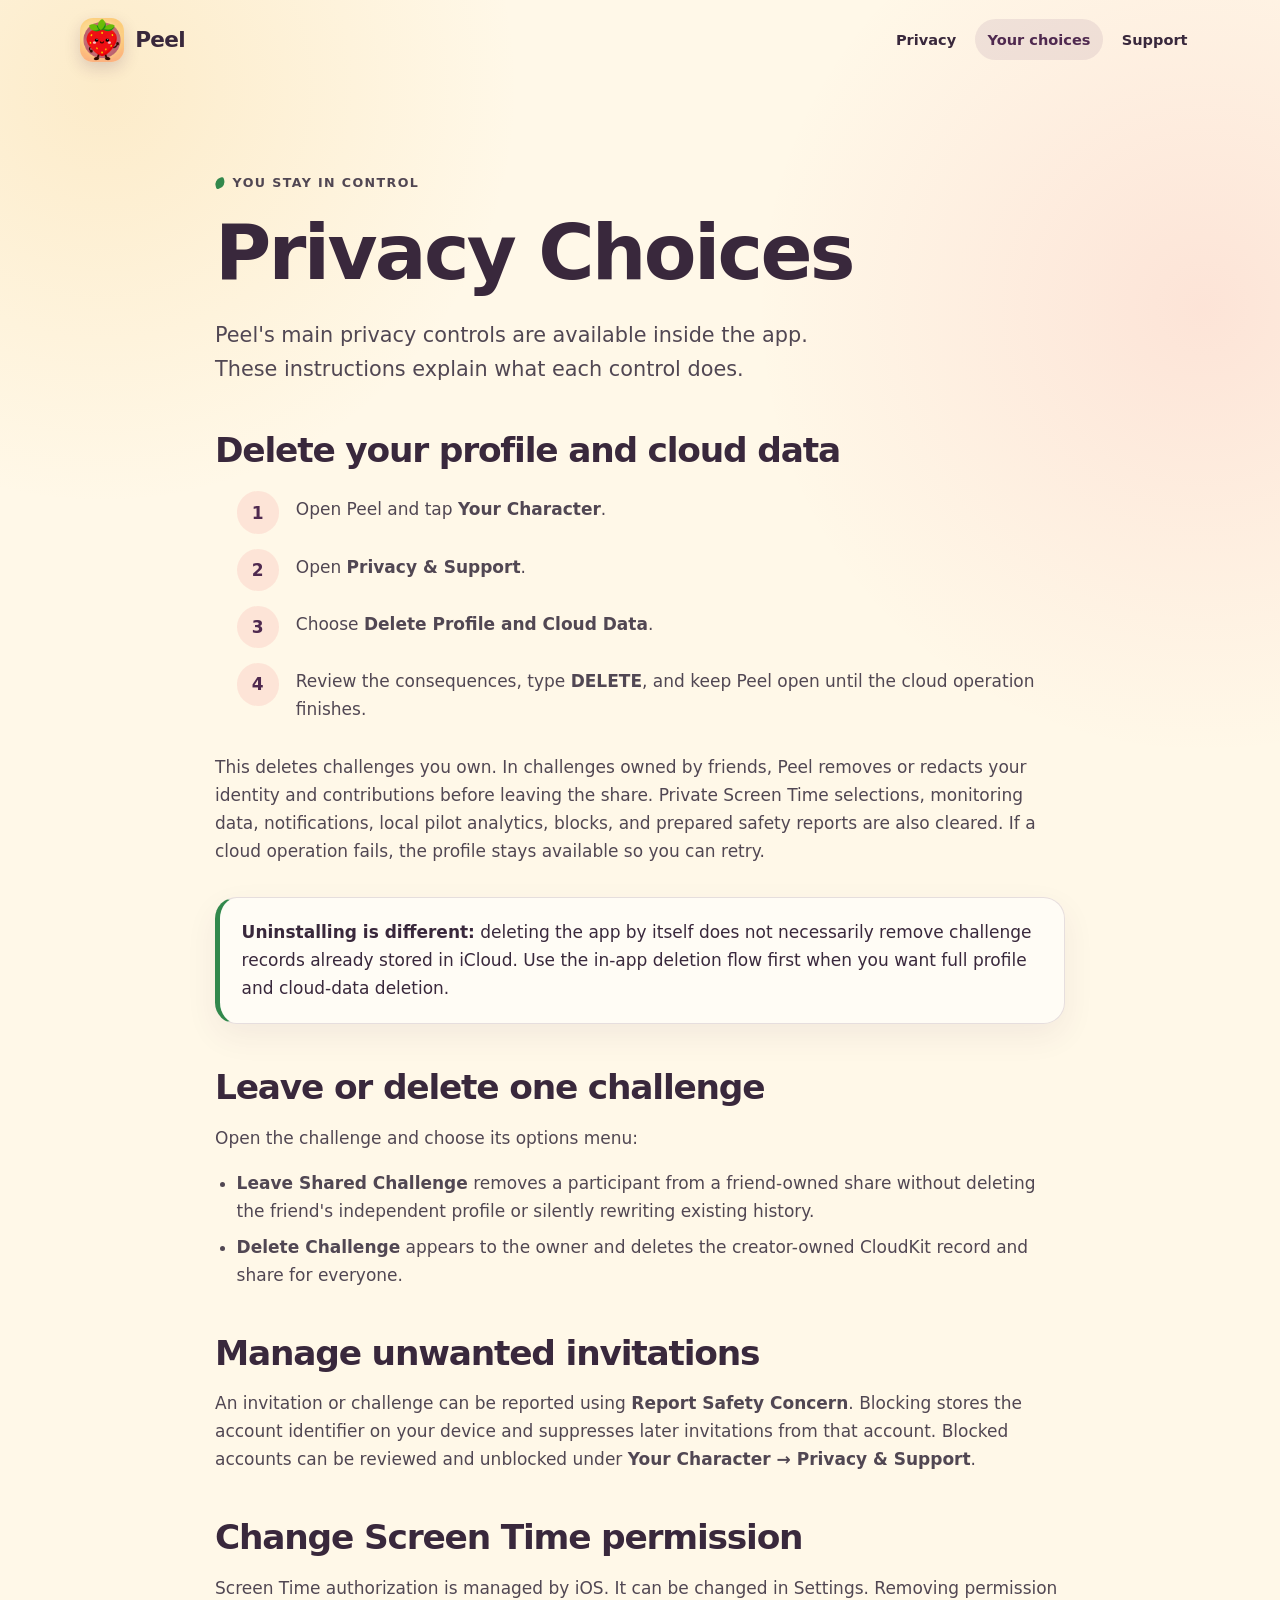
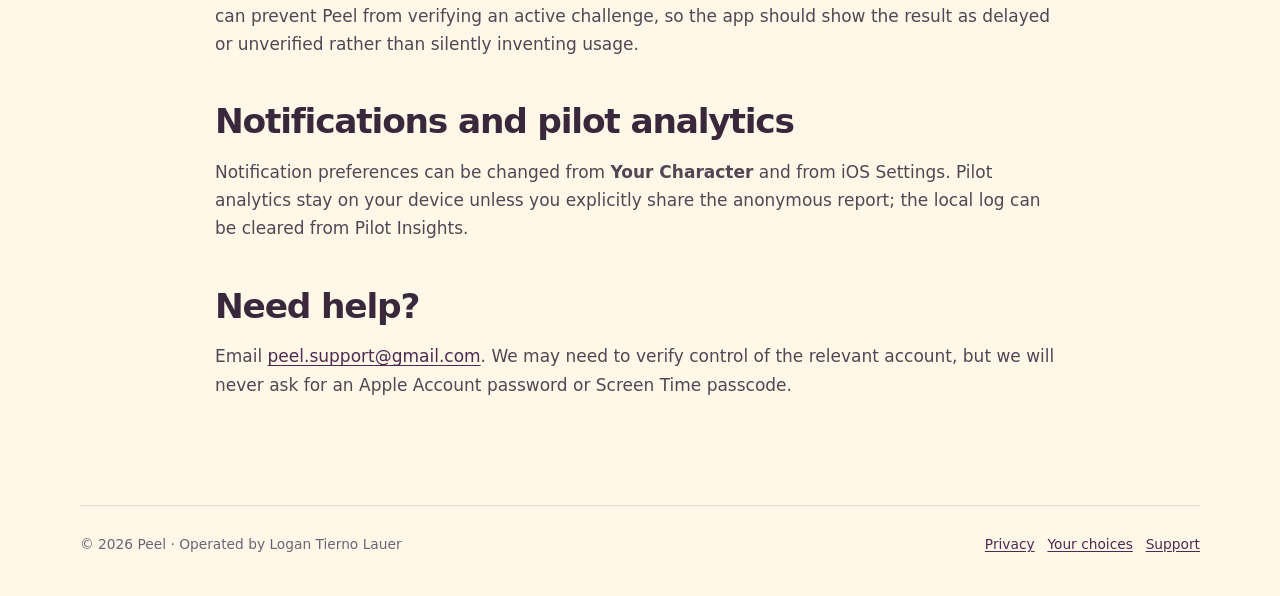
==== privacy-choices/index.html @ 7a27fb35 "Publish Peel privacy and support site" ====
<!doctype html>
<html lang="en">
<head>
  <meta charset="utf-8">
  <meta name="viewport" content="width=device-width, initial-scale=1">
  <meta name="description" content="Learn how to manage privacy, permissions, challenges, and profile deletion in Peel.">
  <meta name="referrer" content="no-referrer">
  <meta name="theme-color" content="#fff8e8">
  <link rel="canonical" href="https://ltiernol.github.io/peel-app-site/privacy-choices/">
  <link rel="icon" href="../assets/peel-app-icon.png" type="image/png">
  <link rel="stylesheet" href="../assets/styles.css">
  <title>Privacy Choices — Peel</title>
</head>
<body>
  <a class="skip-link" href="#main">Skip to content</a>
  <header class="site-header"><a class="brand" href="../" aria-label="Peel home"><img src="../assets/peel-app-icon.png" alt=""><span>Peel</span></a><nav class="site-nav" aria-label="Main navigation"><a href="../privacy/">Privacy</a><a href="./" aria-current="page">Your choices</a><a href="../support/">Support</a></nav></header>

  <main id="main" class="document">
    <p class="eyebrow">You stay in control</p>
    <h1>Privacy Choices</h1>
    <p class="lead">Peel's main privacy controls are available inside the app. These instructions explain what each control does.</p>

    <section><h2>Delete your profile and cloud data</h2><ol class="steps"><li>Open Peel and tap <strong>Your Character</strong>.</li><li>Open <strong>Privacy &amp; Support</strong>.</li><li>Choose <strong>Delete Profile and Cloud Data</strong>.</li><li>Review the consequences, type <strong>DELETE</strong>, and keep Peel open until the cloud operation finishes.</li></ol><p>This deletes challenges you own. In challenges owned by friends, Peel removes or redacts your identity and contributions before leaving the share. Private Screen Time selections, monitoring data, notifications, local pilot analytics, blocks, and prepared safety reports are also cleared. If a cloud operation fails, the profile stays available so you can retry.</p><div class="callout"><strong>Uninstalling is different:</strong> deleting the app by itself does not necessarily remove challenge records already stored in iCloud. Use the in-app deletion flow first when you want full profile and cloud-data deletion.</div></section>

    <section><h2>Leave or delete one challenge</h2><p>Open the challenge and choose its options menu:</p><ul><li><strong>Leave Shared Challenge</strong> removes a participant from a friend-owned share without deleting the friend's independent profile or silently rewriting existing history.</li><li><strong>Delete Challenge</strong> appears to the owner and deletes the creator-owned CloudKit record and share for everyone.</li></ul></section>

    <section><h2>Manage unwanted invitations</h2><p>An invitation or challenge can be reported using <strong>Report Safety Concern</strong>. Blocking stores the account identifier on your device and suppresses later invitations from that account. Blocked accounts can be reviewed and unblocked under <strong>Your Character → Privacy &amp; Support</strong>.</p></section>

    <section><h2>Change Screen Time permission</h2><p>Screen Time authorization is managed by iOS. It can be changed in Settings. Removing permission can prevent Peel from verifying an active challenge, so the app should show the result as delayed or unverified rather than silently inventing usage.</p></section>

    <section><h2>Notifications and pilot analytics</h2><p>Notification preferences can be changed from <strong>Your Character</strong> and from iOS Settings. Pilot analytics stay on your device unless you explicitly share the anonymous report; the local log can be cleared from Pilot Insights.</p></section>

    <section><h2>Need help?</h2><p>Email <a href="mailto:peel.support@gmail.com?subject=Peel%20privacy%20choice">peel.support@gmail.com</a>. We may need to verify control of the relevant account, but we will never ask for an Apple Account password or Screen Time passcode.</p></section>
  </main>

  <footer class="site-footer"><p>© 2026 Peel · Operated by Logan Tierno Lauer</p><nav aria-label="Footer navigation"><a href="../privacy/">Privacy</a><a href="./">Your choices</a><a href="../support/">Support</a></nav></footer>
</body>
</html>
---- assets/styles.css ----
:root {
  --cream: #fff8e8;
  --paper: #fffdf7;
  --ink: #39283c;
  --muted: #6f6272;
  --plum: #713c70;
  --plum-dark: #4f294f;
  --berry: #ed5c66;
  --leaf: #32884c;
  --sun: #f2b94f;
  --line: rgba(79, 41, 79, 0.14);
  --shadow: 0 22px 55px rgba(79, 41, 79, 0.12);
  color-scheme: light;
  font-family: ui-rounded, "SF Pro Rounded", "Avenir Next", Avenir, system-ui, -apple-system, BlinkMacSystemFont, "Segoe UI", sans-serif;
}

* { box-sizing: border-box; }

html { scroll-behavior: smooth; }

body {
  margin: 0;
  color: var(--ink);
  background:
    radial-gradient(circle at 8% 4%, rgba(242, 185, 79, 0.2), transparent 26rem),
    radial-gradient(circle at 94% 14%, rgba(237, 92, 102, 0.13), transparent 28rem),
    var(--cream);
  font-size: 17px;
  line-height: 1.65;
}

a { color: var(--plum-dark); text-underline-offset: 0.18em; }
a:hover { color: var(--berry); }

a:focus-visible,
button:focus-visible {
  outline: 4px solid rgba(50, 136, 76, 0.32);
  outline-offset: 4px;
  border-radius: 0.35rem;
}

.skip-link {
  position: fixed;
  top: 0.75rem;
  left: 0.75rem;
  z-index: 20;
  padding: 0.7rem 1rem;
  border-radius: 999px;
  background: var(--ink);
  color: white;
  transform: translateY(-160%);
}

.skip-link:focus { transform: translateY(0); }

.site-header {
  width: min(1120px, calc(100% - 2rem));
  margin: 0 auto;
  padding: 1.1rem 0;
  display: flex;
  align-items: center;
  justify-content: space-between;
  gap: 1rem;
}

.brand {
  display: inline-flex;
  align-items: center;
  gap: 0.7rem;
  color: var(--ink);
  font-size: 1.35rem;
  font-weight: 850;
  text-decoration: none;
  letter-spacing: -0.03em;
}

.brand img {
  width: 44px;
  height: 44px;
  border-radius: 13px;
  box-shadow: 0 6px 16px rgba(79, 41, 79, 0.18);
}

.site-nav {
  display: flex;
  align-items: center;
  flex-wrap: wrap;
  justify-content: flex-end;
  gap: 0.4rem;
}

.site-nav a {
  padding: 0.55rem 0.78rem;
  border-radius: 999px;
  color: var(--ink);
  font-size: 0.91rem;
  font-weight: 720;
  text-decoration: none;
}

.site-nav a:hover,
.site-nav a[aria-current="page"] {
  background: rgba(113, 60, 112, 0.1);
  color: var(--plum-dark);
}

main {
  width: min(1120px, calc(100% - 2rem));
  margin: 0 auto;
}

.hero {
  min-height: 68vh;
  display: grid;
  grid-template-columns: minmax(0, 1.15fr) minmax(280px, 0.85fr);
  align-items: center;
  gap: clamp(2rem, 5vw, 4.5rem);
  padding: clamp(3rem, 8vw, 7rem) 0;
}

.eyebrow {
  display: inline-flex;
  align-items: center;
  gap: 0.45rem;
  margin: 0 0 1rem;
  color: var(--leaf);
  font-size: 0.79rem;
  font-weight: 850;
  letter-spacing: 0.11em;
  text-transform: uppercase;
}

.eyebrow::before {
  width: 0.65rem;
  height: 0.65rem;
  border-radius: 65% 15% 65% 15%;
  background: var(--leaf);
  content: "";
  transform: rotate(-18deg);
}

h1, h2, h3 { line-height: 1.12; letter-spacing: -0.035em; }

h1 {
  max-width: 760px;
  margin: 0;
  font-size: clamp(3rem, 6vw, 5rem);
}

.document h1 { font-size: clamp(2.6rem, 7vw, 4.8rem); }

h2 {
  margin: 2.8rem 0 0.8rem;
  font-size: clamp(1.55rem, 3vw, 2.15rem);
}

h3 { margin: 1.8rem 0 0.5rem; font-size: 1.16rem; }

.lead {
  max-width: 650px;
  margin: 1.35rem 0 0;
  color: var(--muted);
  font-size: clamp(1.08rem, 2vw, 1.3rem);
}

.actions {
  display: flex;
  flex-wrap: wrap;
  gap: 0.8rem;
  margin-top: 2rem;
}

.button {
  display: inline-flex;
  align-items: center;
  justify-content: center;
  min-height: 48px;
  padding: 0.75rem 1.15rem;
  border: 1px solid var(--line);
  border-radius: 999px;
  background: var(--paper);
  color: var(--ink);
  font-weight: 800;
  text-decoration: none;
  box-shadow: 0 8px 24px rgba(79, 41, 79, 0.08);
}

.button.primary { border-color: var(--plum); background: var(--plum); color: white; }
.button:hover { transform: translateY(-2px); color: var(--plum-dark); }
.button.primary:hover { background: var(--plum-dark); color: white; }

.character-wrap {
  position: relative;
  display: grid;
  place-items: center;
  isolation: isolate;
}

.character-wrap::before {
  position: absolute;
  z-index: -1;
  width: min(100%, 430px);
  aspect-ratio: 1;
  border: 1px solid rgba(113, 60, 112, 0.14);
  border-radius: 44% 56% 58% 42% / 50% 44% 56% 50%;
  background: linear-gradient(145deg, rgba(255, 255, 255, 0.85), rgba(255, 228, 194, 0.75));
  box-shadow: var(--shadow);
  content: "";
  transform: rotate(5deg);
}

.character {
  width: min(100%, 445px);
  height: auto;
  filter: drop-shadow(0 24px 22px rgba(79, 41, 79, 0.14));
  animation: desk-float 5s ease-in-out infinite;
}

@keyframes desk-float {
  0%, 100% { transform: translateY(0) rotate(-1deg); }
  50% { transform: translateY(-10px) rotate(1deg); }
}

.trust-grid {
  display: grid;
  grid-template-columns: repeat(3, minmax(0, 1fr));
  gap: 1rem;
  padding: 0 0 5.5rem;
}

.card,
.callout {
  border: 1px solid var(--line);
  border-radius: 1.35rem;
  background: rgba(255, 253, 247, 0.86);
  box-shadow: 0 12px 32px rgba(79, 41, 79, 0.07);
}

.card { padding: 1.3rem; }

.card .icon {
  width: 2.35rem;
  height: 2.35rem;
  display: grid;
  place-items: center;
  margin-bottom: 0.9rem;
  border-radius: 0.8rem;
  background: rgba(50, 136, 76, 0.12);
  color: var(--leaf);
  font-weight: 900;
}

.card h2, .card h3 { margin: 0 0 0.45rem; font-size: 1.12rem; }
.card p { margin: 0; color: var(--muted); font-size: 0.94rem; }

.document { max-width: 850px; padding: clamp(3rem, 7vw, 6rem) 0; }

.document-meta {
  display: flex;
  flex-wrap: wrap;
  gap: 0.55rem 1.25rem;
  margin: 1.25rem 0 2.6rem;
  color: var(--muted);
  font-size: 0.93rem;
}

.document section { scroll-margin-top: 2rem; }
.document p, .document li { color: #514753; }
.document ul, .document ol { padding-left: 1.35rem; }
.document li + li { margin-top: 0.48rem; }

.callout {
  margin: 2rem 0;
  padding: 1.25rem 1.35rem;
  border-left: 5px solid var(--leaf);
}

.callout strong { color: var(--ink); }

.contact-card {
  display: grid;
  grid-template-columns: auto 1fr;
  gap: 1.15rem;
  align-items: center;
  margin: 2rem 0;
  padding: 1.35rem;
  border-radius: 1.35rem;
  background: var(--plum-dark);
  color: white;
  box-shadow: var(--shadow);
}

.contact-card img { width: 95px; height: auto; }
.contact-card p { margin: 0.18rem 0; color: rgba(255, 255, 255, 0.8); }
.contact-card a { color: white; font-weight: 800; }

.steps { padding: 0; list-style: none; counter-reset: steps; }

.steps li {
  position: relative;
  min-height: 3rem;
  padding: 0.55rem 0 0.8rem 3.7rem;
  counter-increment: steps;
}

.steps li::before {
  position: absolute;
  top: 0.3rem;
  left: 0;
  width: 2.65rem;
  height: 2.65rem;
  display: grid;
  place-items: center;
  border-radius: 50%;
  background: rgba(237, 92, 102, 0.13);
  color: var(--plum-dark);
  content: counter(steps);
  font-weight: 900;
}

.site-footer {
  width: min(1120px, calc(100% - 2rem));
  margin: 0 auto;
  padding: 1.7rem 0 2.5rem;
  display: flex;
  justify-content: space-between;
  gap: 1rem;
  border-top: 1px solid var(--line);
  color: var(--muted);
  font-size: 0.86rem;
}

.site-footer p { margin: 0; }
.site-footer nav { display: flex; flex-wrap: wrap; gap: 0.8rem; }

@media (max-width: 760px) {
  body { font-size: 16px; }
  .site-header { align-items: flex-start; flex-direction: column; }
  .site-nav { justify-content: flex-start; }
  .hero { min-height: auto; grid-template-columns: 1fr; padding-top: 3.2rem; }
  .hero-copy { order: 1; }
  .character-wrap { order: 2; }
  .character { width: min(84vw, 390px); }
  .trust-grid { grid-template-columns: 1fr; }
  .site-footer { flex-direction: column; }
}

@media (prefers-reduced-motion: reduce) {
  html { scroll-behavior: auto; }
  *, *::before, *::after {
    animation-duration: 0.01ms !important;
    animation-iteration-count: 1 !important;
    transition-duration: 0.01ms !important;
  }
}
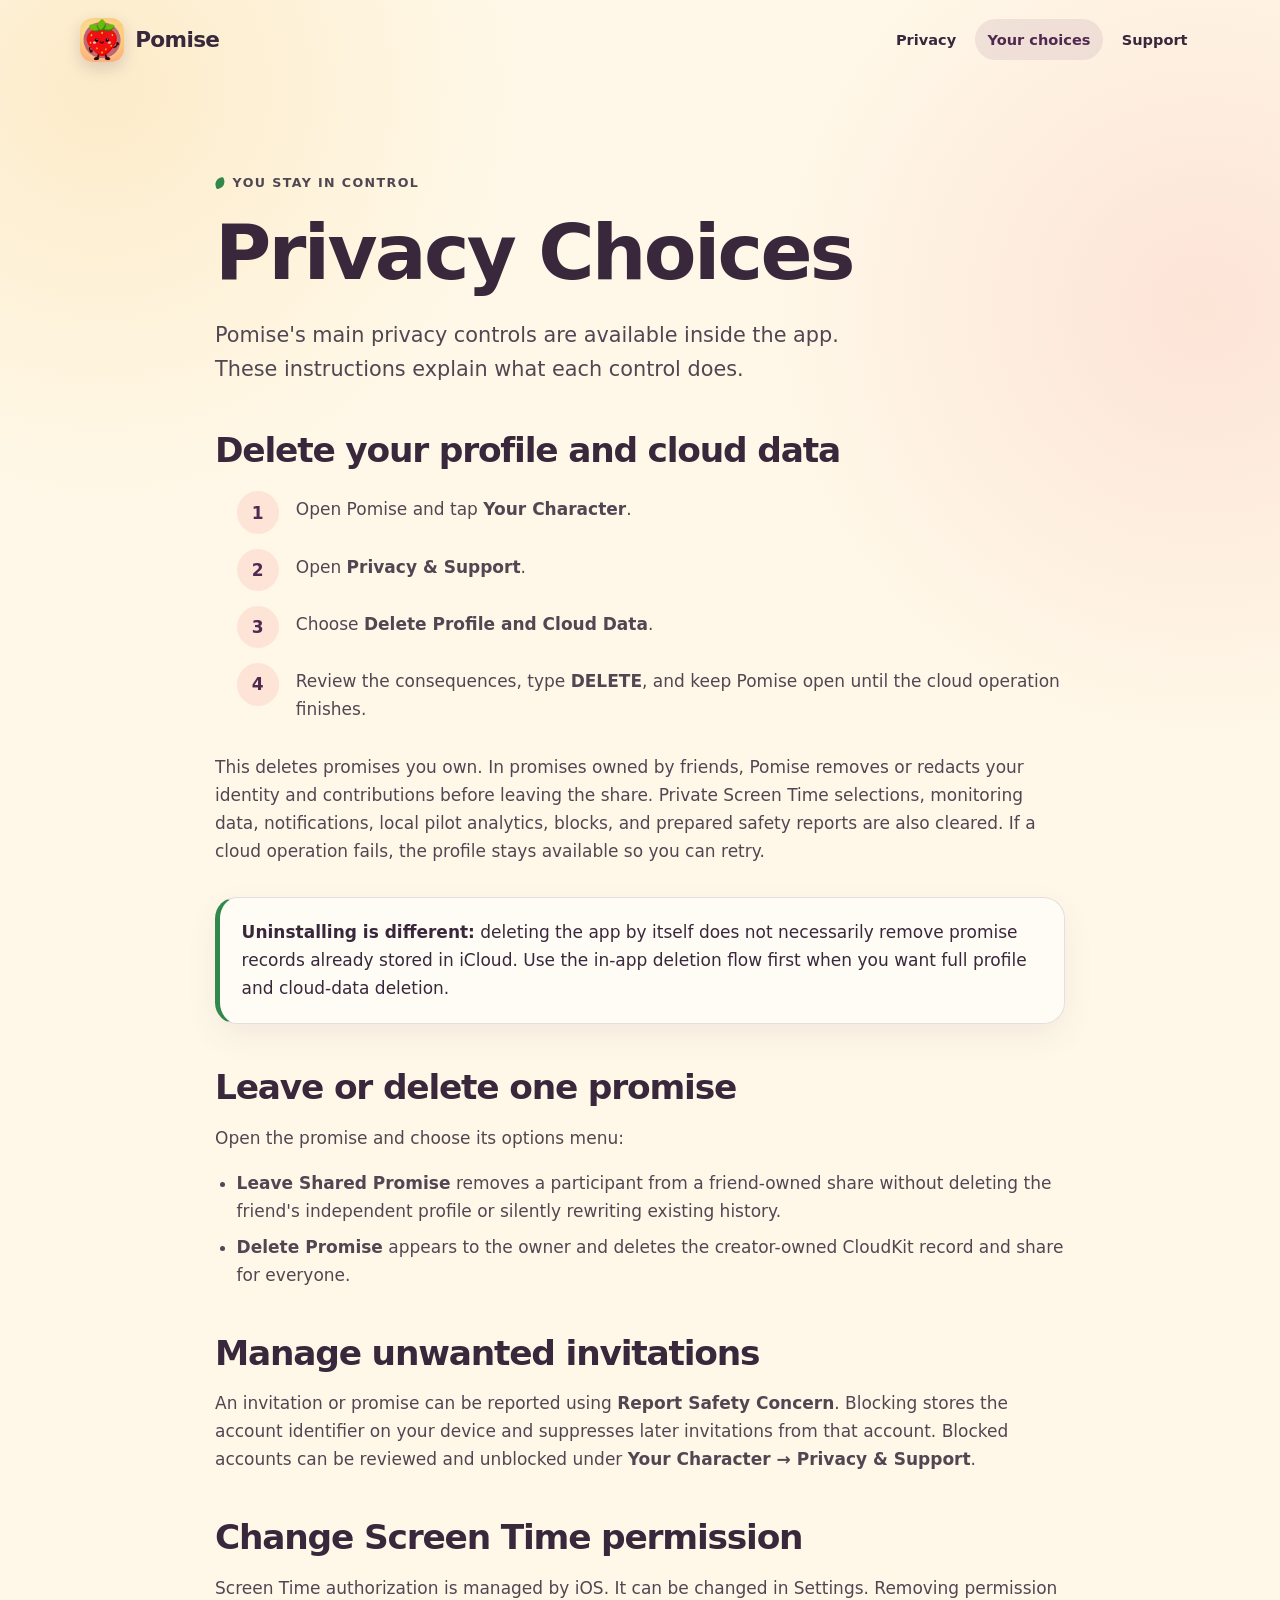
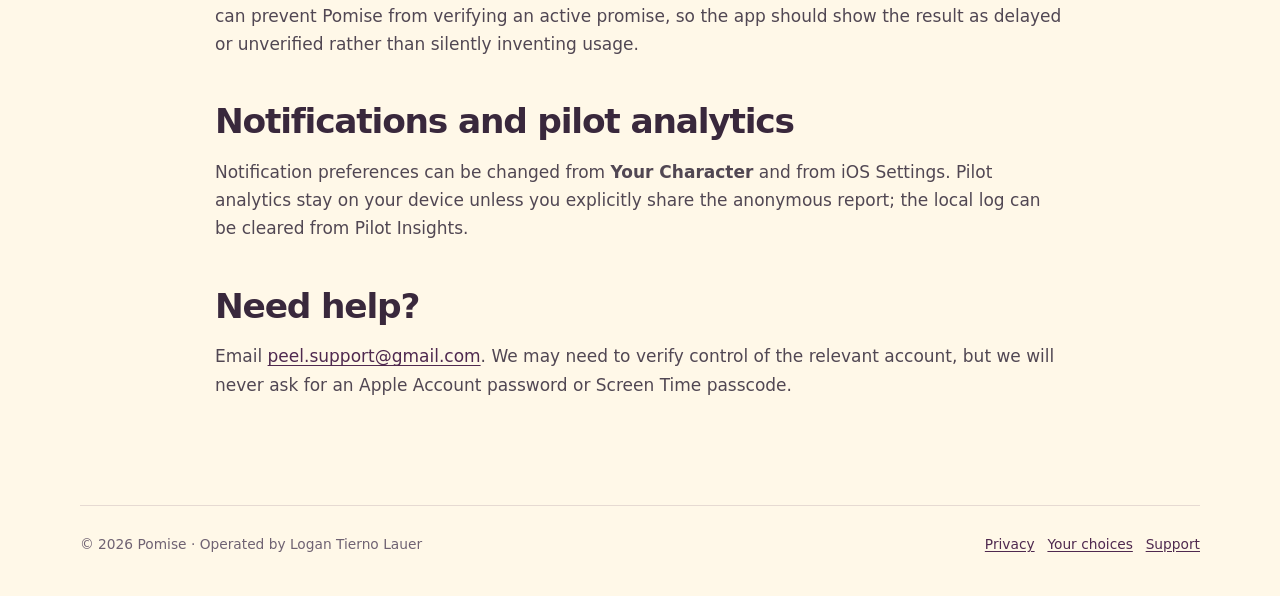
==== commit b1ea594b: "Migrate public site to Pomise" ====
--- a/privacy-choices/index.html
+++ b/privacy-choices/index.html
@@ -3,37 +3,36 @@
 <head>
   <meta charset="utf-8">
   <meta name="viewport" content="width=device-width, initial-scale=1">
-  <meta name="description" content="Learn how to manage privacy, permissions, challenges, and profile deletion in Peel.">
+  <meta name="description" content="Learn how to manage privacy, permissions, promises, and profile deletion in Pomise.">
   <meta name="referrer" content="no-referrer">
   <meta name="theme-color" content="#fff8e8">
-  <link rel="canonical" href="https://ltiernol.github.io/peel-app-site/privacy-choices/">
-  <link rel="icon" href="../assets/peel-app-icon.png" type="image/png">
+  <link rel="canonical" href="https://ltiernol.github.io/pomise-app-site/privacy-choices/">
+  <link rel="icon" href="../assets/pomise-app-icon.png" type="image/png">
   <link rel="stylesheet" href="../assets/styles.css">
-  <title>Privacy Choices — Peel</title>
+  <title>Privacy Choices — Pomise</title>
 </head>
 <body>
   <a class="skip-link" href="#main">Skip to content</a>
-  <header class="site-header"><a class="brand" href="../" aria-label="Peel home"><img src="../assets/peel-app-icon.png" alt=""><span>Peel</span></a><nav class="site-nav" aria-label="Main navigation"><a href="../privacy/">Privacy</a><a href="./" aria-current="page">Your choices</a><a href="../support/">Support</a></nav></header>
+  <header class="site-header"><a class="brand" href="../" aria-label="Pomise home"><img src="../assets/pomise-app-icon.png" alt=""><span>Pomise</span></a><nav class="site-nav" aria-label="Main navigation"><a href="../privacy/">Privacy</a><a href="./" aria-current="page">Your choices</a><a href="../support/">Support</a></nav></header>
 
   <main id="main" class="document">
     <p class="eyebrow">You stay in control</p>
     <h1>Privacy Choices</h1>
-    <p class="lead">Peel's main privacy controls are available inside the app. These instructions explain what each control does.</p>
+    <p class="lead">Pomise's main privacy controls are available inside the app. These instructions explain what each control does.</p>
 
-    <section><h2>Delete your profile and cloud data</h2><ol class="steps"><li>Open Peel and tap <strong>Your Character</strong>.</li><li>Open <strong>Privacy &amp; Support</strong>.</li><li>Choose <strong>Delete Profile and Cloud Data</strong>.</li><li>Review the consequences, type <strong>DELETE</strong>, and keep Peel open until the cloud operation finishes.</li></ol><p>This deletes challenges you own. In challenges owned by friends, Peel removes or redacts your identity and contributions before leaving the share. Private Screen Time selections, monitoring data, notifications, local pilot analytics, blocks, and prepared safety reports are also cleared. If a cloud operation fails, the profile stays available so you can retry.</p><div class="callout"><strong>Uninstalling is different:</strong> deleting the app by itself does not necessarily remove challenge records already stored in iCloud. Use the in-app deletion flow first when you want full profile and cloud-data deletion.</div></section>
+    <section><h2>Delete your profile and cloud data</h2><ol class="steps"><li>Open Pomise and tap <strong>Your Character</strong>.</li><li>Open <strong>Privacy &amp; Support</strong>.</li><li>Choose <strong>Delete Profile and Cloud Data</strong>.</li><li>Review the consequences, type <strong>DELETE</strong>, and keep Pomise open until the cloud operation finishes.</li></ol><p>This deletes promises you own. In promises owned by friends, Pomise removes or redacts your identity and contributions before leaving the share. Private Screen Time selections, monitoring data, notifications, local pilot analytics, blocks, and prepared safety reports are also cleared. If a cloud operation fails, the profile stays available so you can retry.</p><div class="callout"><strong>Uninstalling is different:</strong> deleting the app by itself does not necessarily remove promise records already stored in iCloud. Use the in-app deletion flow first when you want full profile and cloud-data deletion.</div></section>
 
-    <section><h2>Leave or delete one challenge</h2><p>Open the challenge and choose its options menu:</p><ul><li><strong>Leave Shared Challenge</strong> removes a participant from a friend-owned share without deleting the friend's independent profile or silently rewriting existing history.</li><li><strong>Delete Challenge</strong> appears to the owner and deletes the creator-owned CloudKit record and share for everyone.</li></ul></section>
+    <section><h2>Leave or delete one promise</h2><p>Open the promise and choose its options menu:</p><ul><li><strong>Leave Shared Promise</strong> removes a participant from a friend-owned share without deleting the friend's independent profile or silently rewriting existing history.</li><li><strong>Delete Promise</strong> appears to the owner and deletes the creator-owned CloudKit record and share for everyone.</li></ul></section>
 
-    <section><h2>Manage unwanted invitations</h2><p>An invitation or challenge can be reported using <strong>Report Safety Concern</strong>. Blocking stores the account identifier on your device and suppresses later invitations from that account. Blocked accounts can be reviewed and unblocked under <strong>Your Character → Privacy &amp; Support</strong>.</p></section>
+    <section><h2>Manage unwanted invitations</h2><p>An invitation or promise can be reported using <strong>Report Safety Concern</strong>. Blocking stores the account identifier on your device and suppresses later invitations from that account. Blocked accounts can be reviewed and unblocked under <strong>Your Character → Privacy &amp; Support</strong>.</p></section>
 
-    <section><h2>Change Screen Time permission</h2><p>Screen Time authorization is managed by iOS. It can be changed in Settings. Removing permission can prevent Peel from verifying an active challenge, so the app should show the result as delayed or unverified rather than silently inventing usage.</p></section>
+    <section><h2>Change Screen Time permission</h2><p>Screen Time authorization is managed by iOS. It can be changed in Settings. Removing permission can prevent Pomise from verifying an active promise, so the app should show the result as delayed or unverified rather than silently inventing usage.</p></section>
 
     <section><h2>Notifications and pilot analytics</h2><p>Notification preferences can be changed from <strong>Your Character</strong> and from iOS Settings. Pilot analytics stay on your device unless you explicitly share the anonymous report; the local log can be cleared from Pilot Insights.</p></section>
 
-    <section><h2>Need help?</h2><p>Email <a href="mailto:peel.support@gmail.com?subject=Peel%20privacy%20choice">peel.support@gmail.com</a>. We may need to verify control of the relevant account, but we will never ask for an Apple Account password or Screen Time passcode.</p></section>
+    <section><h2>Need help?</h2><p>Email <a href="mailto:peel.support@gmail.com?subject=Pomise%20privacy%20choice">peel.support@gmail.com</a>. We may need to verify control of the relevant account, but we will never ask for an Apple Account password or Screen Time passcode.</p></section>
   </main>
 
-  <footer class="site-footer"><p>© 2026 Peel · Operated by Logan Tierno Lauer</p><nav aria-label="Footer navigation"><a href="../privacy/">Privacy</a><a href="./">Your choices</a><a href="../support/">Support</a></nav></footer>
+  <footer class="site-footer"><p>© 2026 Pomise · Operated by Logan Tierno Lauer</p><nav aria-label="Footer navigation"><a href="../privacy/">Privacy</a><a href="./">Your choices</a><a href="../support/">Support</a></nav></footer>
 </body>
 </html>
-
